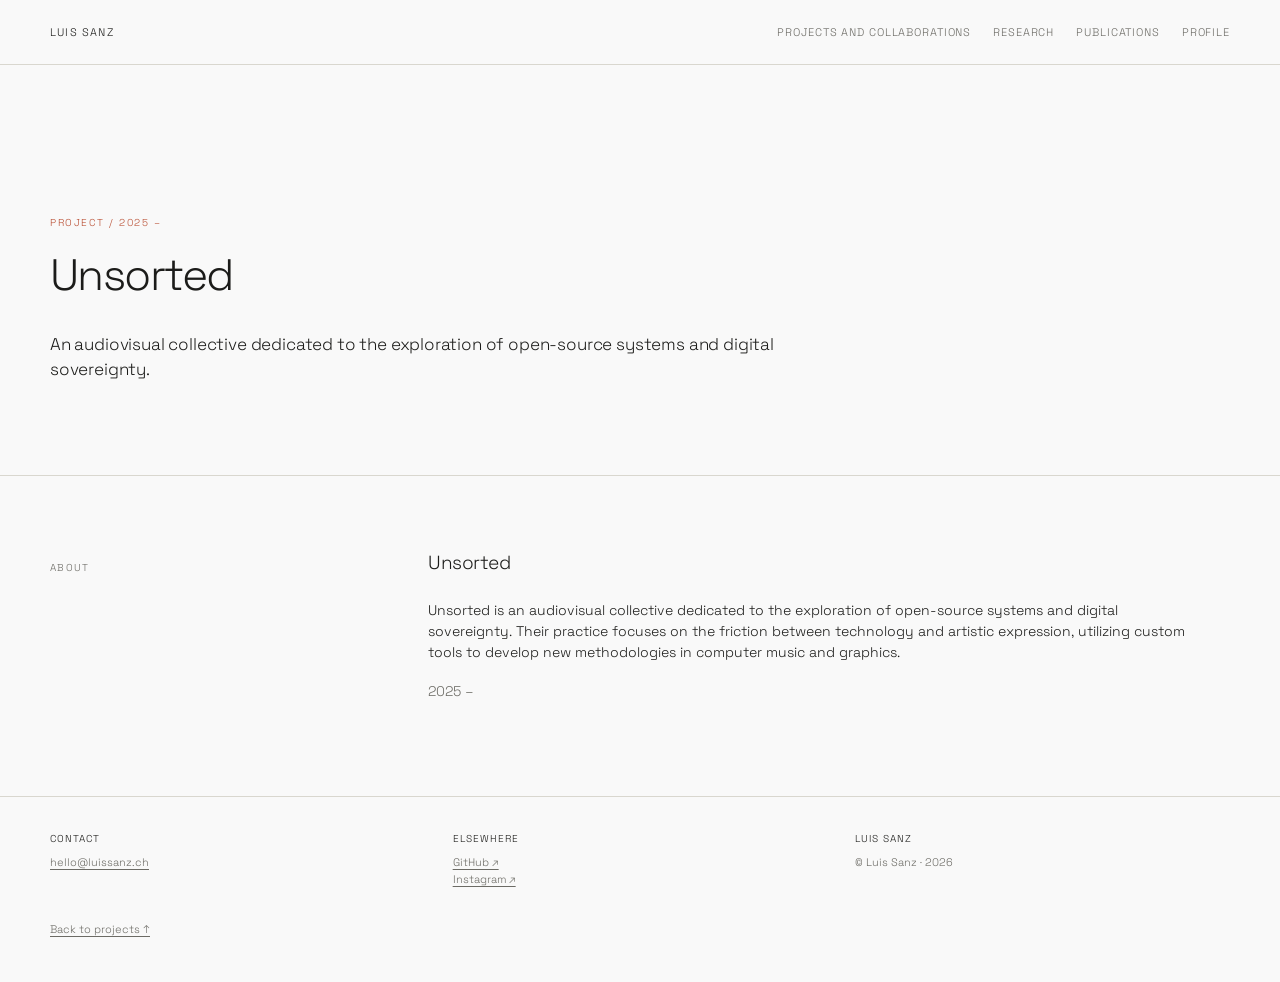
==== project-unsorted.html @ 6c7de943 "luissanz.ch" ====
<!DOCTYPE html>
<html lang="en">
<head>
  <meta charset="utf-8">
  <meta name="viewport" content="width=device-width, initial-scale=1">
  <meta name="description" content="Unsorted is an audiovisual collective exploring open-source systems and digital sovereignty.">
  <title>Unsorted — Luis Sanz</title>
  <link rel="stylesheet" href="pages.css">
</head>
<body>
  <header><div class="wrap topbar">
    <a class="brand" href="index.html">Luis Sanz</a>
    <nav aria-label="Main navigation">
      <a href="index.html#projects">Projects and collaborations</a><a href="index.html#research">Research</a>
      <a href="index.html#publications">Publications</a><a href="index.html#profile">Profile</a>
    </nav>
  </div></header>
  <main>
    <section class="hero"><div class="wrap">
      <div class="eyebrow">Project / 2025 –</div>
      <h1>Unsorted</h1>
      <p class="subtitle">An audiovisual collective dedicated to the exploration of open-source systems and digital sovereignty.</p>
    </div></section>
    <section class="section"><div class="wrap section-grid">
      <div class="section-label">About</div>
      <div>
        <h2>Unsorted</h2>
        <p>Unsorted is an audiovisual collective dedicated to the exploration of open-source systems and digital sovereignty.
          Their practice focuses on the friction between technology and artistic expression, utilizing custom tools to
          develop new methodologies in computer music and graphics.</p>
        <p class="muted">2025 –</p>
      </div>
    </div></section>
  </main>
  <footer><div class="wrap">
    <div class="footer-columns">
      <div><span class="footer-label">Contact</span><p><a href="mailto:hello@luissanz.ch">hello@luissanz.ch</a></p></div>
      <div><span class="footer-label">Elsewhere</span><p><a href="https://github.com/computernoise">GitHub ↗</a><br><a href="https://www.instagram.com/luissanz___">Instagram ↗</a></p></div>
      <div><span class="footer-label">Luis Sanz</span><p>© Luis Sanz · 2026</p></div>
    </div><div class="footer-inner"><a href="index.html#projects">Back to projects ↑</a></div>
  </div></footer>
</body>
</html>
---- pages.css ----
@font-face {
  font-family: "Space Grotesk";
  src: url("fonts/SpaceGrotesk[wght].ttf") format("truetype");
  font-weight: 300 700;
  font-style: normal;
  font-display: swap;
}

:root {
  --bg: #f9f9f9;
  --ink: #1c1c1a;
  --muted: #6c6b65;
  --line: #d9d7cf;
  --accent: #b84b2f;
  --max: 1180px;
}

* {
  box-sizing: border-box;
}

html {
  scroll-behavior: smooth;
  scroll-padding-top: 84px;
}

body {
  margin: 0;
  background: var(--bg);
  color: var(--ink);
  font: 300 14px/1.5 "Space Grotesk", sans-serif;
  -webkit-font-smoothing: antialiased;
  text-rendering: optimizeLegibility;
}

a {
  color: inherit;
  text-decoration-thickness: 1px;
  text-underline-offset: 3px;
}

a:hover {
  color: var(--accent);
}

.wrap {
  width: min(var(--max), calc(100% - 48px));
  margin: 0 auto;
}

header {
  position: sticky;
  top: 0;
  z-index: 20;
  background: rgba(249, 249, 249, .94);
  backdrop-filter: blur(12px);
  border-bottom: 1px solid var(--line);
}

.topbar {
  min-height: 64px;
  display: flex;
  align-items: center;
  justify-content: space-between;
  gap: 24px;
}

.brand {
  font-size: 11px;
  font-weight: 300;
  letter-spacing: .11em;
  text-transform: uppercase;
  text-decoration: none;
  white-space: nowrap;
}

nav {
  display: flex;
  gap: 22px;
  flex-wrap: wrap;
}

nav a {
  font-size: 11px;
  text-transform: uppercase;
  letter-spacing: .08em;
  text-decoration: none;
  color: var(--muted);
}

nav a:hover {
  color: var(--ink);
}

.hero {
  padding: clamp(76px, 12vw, 150px) 0 74px;
  border-bottom: 1px solid var(--line);
}

.eyebrow,
.section-label {
  color: var(--muted);
  font-size: 10px;
  text-transform: uppercase;
  letter-spacing: .13em;
}

.eyebrow {
  color: var(--accent);
  letter-spacing: .16em;
}

h1 {
  font-size: clamp(30px, 3.8vw, 44px);
  line-height: 1.08;
  letter-spacing: -.035em;
  font-weight: 300;
  max-width: 900px;
  margin: 22px 0 32px;
}

.subtitle {
  font-size: clamp(15px, 1.5vw, 17px);
  line-height: 1.5;
  max-width: 760px;
  letter-spacing: -.01em;
}

.section {
  padding: 76px 0;
  border-bottom: 1px solid var(--line);
}

.section-grid {
  display: grid;
  grid-template-columns: minmax(150px, .72fr) minmax(0, 2fr);
  gap: clamp(32px, 7vw, 100px);
}

.section-label {
  padding-top: 8px;
}

h2 {
  font-size: clamp(17px, 1.7vw, 19px);
  line-height: 1.2;
  letter-spacing: -.025em;
  font-weight: 300;
  margin: 0 0 26px;
}

h3 {
  font-size: 15px;
  line-height: 1.4;
  letter-spacing: -.01em;
  margin: 0 0 10px;
  font-weight: 300;
}

p {
  margin: 0 0 18px;
  max-width: 760px;
}

.muted,
.event-date,
.event-venue {
  color: var(--muted);
}

.event-list {
  border-top: 1px solid var(--line);
}

.event-row {
  display: grid;
  grid-template-columns: 76px 105px minmax(150px, 1fr) minmax(150px, 1fr) 110px;
  gap: 18px;
  align-items: baseline;
  padding: 17px 0;
  border-bottom: 1px solid var(--line);
  font-size: 12px;
}

.event-type,
.event-link {
  font-size: 10px;
  letter-spacing: .08em;
  text-transform: uppercase;
}

.event-type {
  color: var(--muted);
}

.event-link {
  color: var(--accent);
}

.archive-row {
  display: grid;
  grid-template-columns: 130px 1fr;
  gap: 24px;
  padding: 18px 0;
  border-top: 1px solid var(--line);
}

.archive-date {
  color: var(--muted);
  font-size: 11px;
}

.archive-row p {
  color: var(--muted);
  margin: 0;
}

footer {
  padding: 34px 0 44px;
  font-size: 11px;
  color: var(--muted);
}

.footer-columns {
  display: grid;
  grid-template-columns: repeat(3, minmax(0, 1fr));
  gap: 28px;
  margin-bottom: 34px;
}

.footer-label {
  display: block;
  margin-bottom: 8px;
  color: var(--ink);
  text-transform: uppercase;
  letter-spacing: .1em;
  font-size: 10px;
}

.footer-columns p {
  margin: 0;
}

.footer-inner {
  display: flex;
  justify-content: space-between;
  flex-wrap: wrap;
  gap: 20px;
}

@media (max-width: 700px) {
  .wrap {
    width: min(100% - 32px, var(--max));
  }

  .topbar {
    align-items: flex-start;
    padding: 17px 0;
    flex-direction: column;
    gap: 12px;
  }

  nav {
    gap: 12px 18px;
  }

  .section-grid {
    grid-template-columns: 1fr;
    gap: 18px;
  }

  .section {
    padding: 54px 0;
  }

  .event-row {
    grid-template-columns: 72px 1fr;
    gap: 5px 16px;
  }

  .event-row > :nth-child(n + 3) {
    grid-column: 2;
  }

  .archive-row {
    grid-template-columns: 1fr;
    gap: 5px;
  }

  .footer-columns {
    grid-template-columns: 1fr;
    gap: 22px;
  }
}

@media (prefers-reduced-motion: reduce) {
  html {
    scroll-behavior: auto;
  }
}
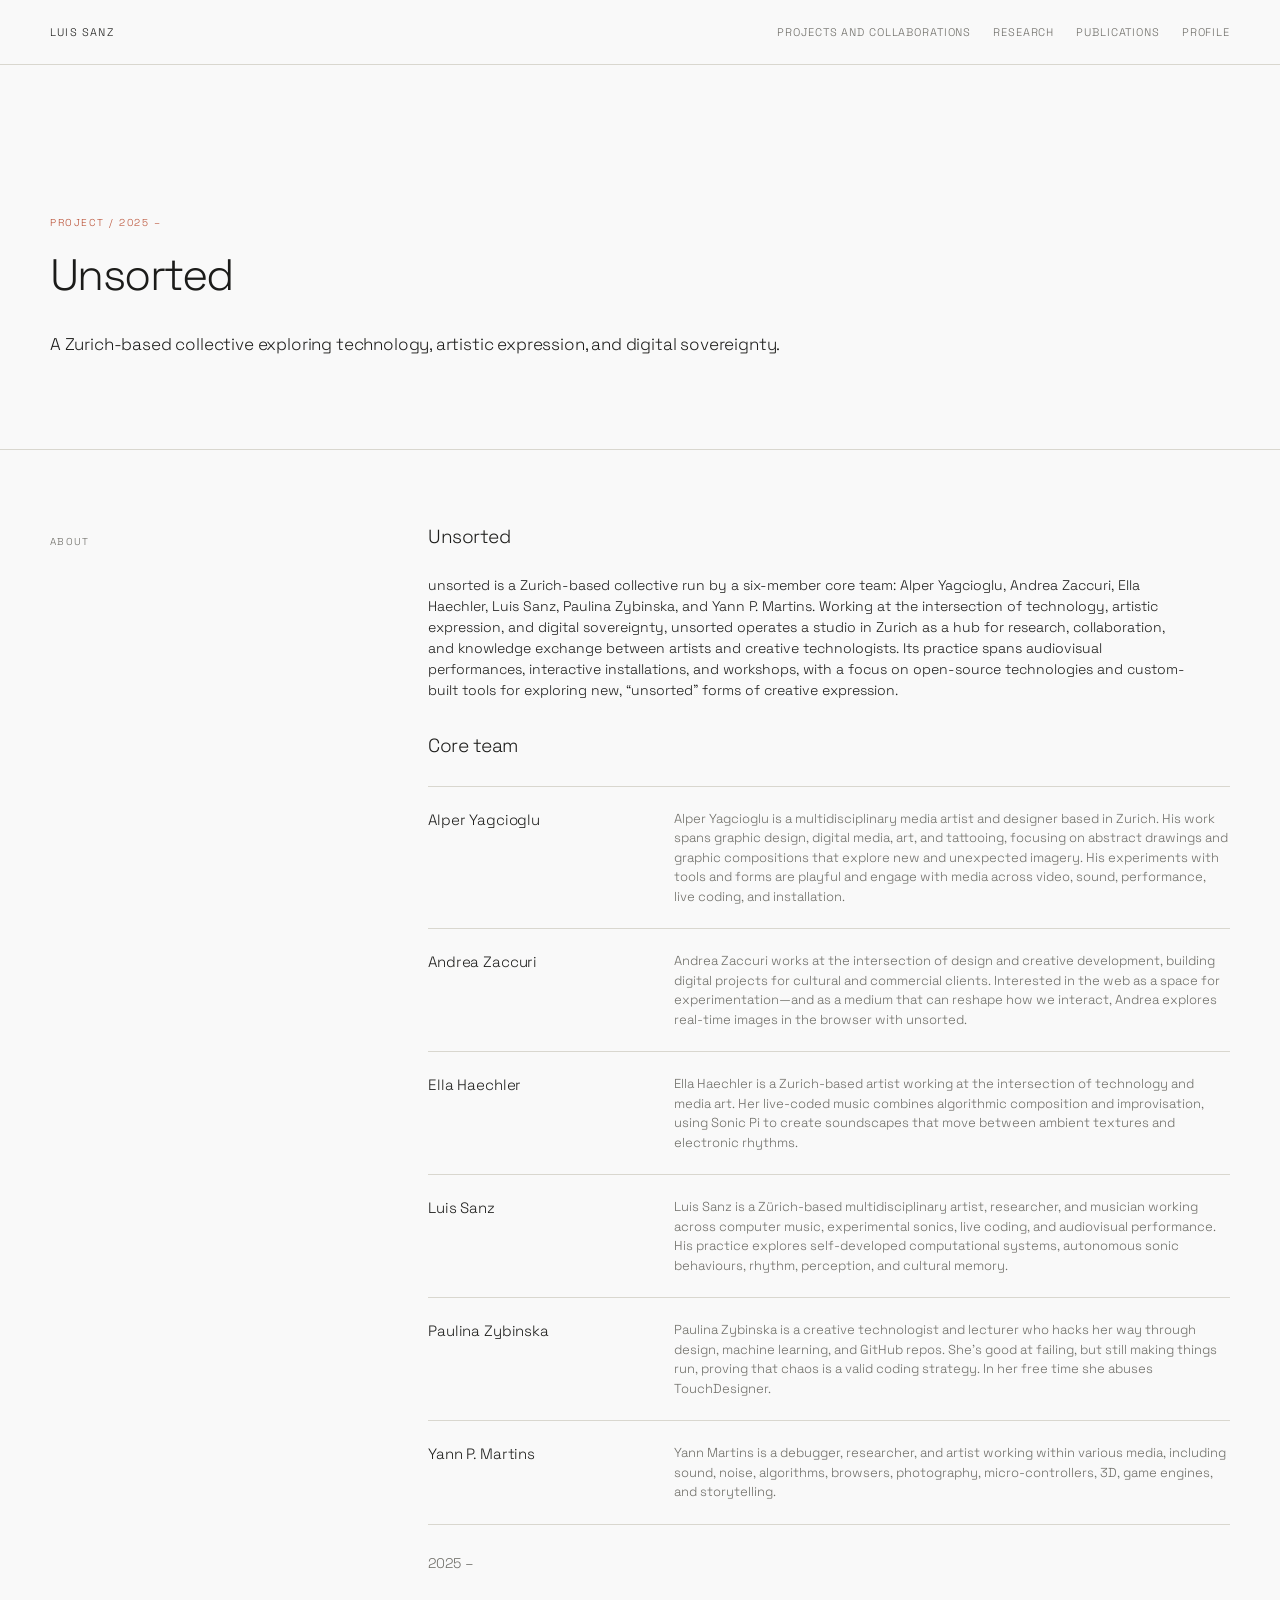
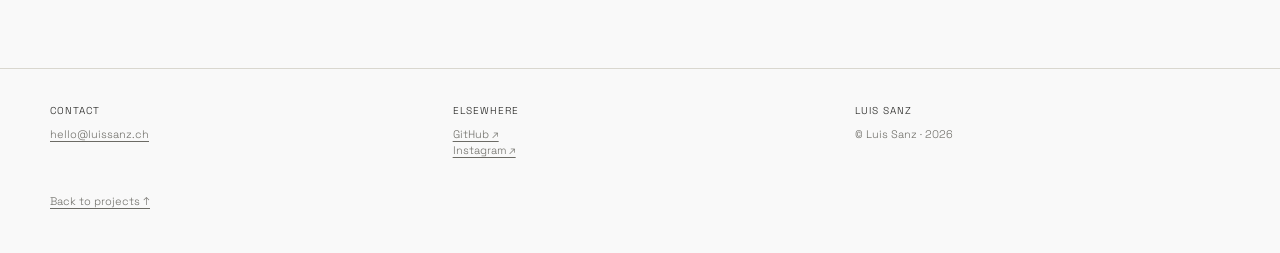
==== commit 85fd7420: "luissanz.ch" ====
--- a/project-unsorted.html
+++ b/project-unsorted.html
@@ -3,7 +3,7 @@
 <head>
   <meta charset="utf-8">
   <meta name="viewport" content="width=device-width, initial-scale=1">
-  <meta name="description" content="Unsorted is an audiovisual collective exploring open-source systems and digital sovereignty.">
+  <meta name="description" content="Unsorted is a Zurich-based collective exploring artistic expression, creative technology, and digital sovereignty.">
   <title>Unsorted — Luis Sanz</title>
   <link rel="stylesheet" href="pages.css">
 </head>
@@ -19,15 +19,57 @@
     <section class="hero"><div class="wrap">
       <div class="eyebrow">Project / 2025 –</div>
       <h1>Unsorted</h1>
-      <p class="subtitle">An audiovisual collective dedicated to the exploration of open-source systems and digital sovereignty.</p>
+      <p class="subtitle">A Zurich-based collective exploring technology, artistic expression, and digital sovereignty.</p>
     </div></section>
     <section class="section"><div class="wrap section-grid">
       <div class="section-label">About</div>
       <div>
         <h2>Unsorted</h2>
-        <p>Unsorted is an audiovisual collective dedicated to the exploration of open-source systems and digital sovereignty.
-          Their practice focuses on the friction between technology and artistic expression, utilizing custom tools to
-          develop new methodologies in computer music and graphics.</p>
+        <p>unsorted is a Zurich-based collective run by a six-member core team: Alper Yagcioglu, Andrea Zaccuri,
+          Ella Haechler, Luis Sanz, Paulina Zybinska, and Yann P. Martins. Working at the intersection of
+          technology, artistic expression, and digital sovereignty, unsorted operates a studio in Zurich as a hub
+          for research, collaboration, and knowledge exchange between artists and creative technologists. Its
+          practice spans audiovisual performances, interactive installations, and workshops, with a focus on
+          open-source technologies and custom-built tools for exploring new, “unsorted” forms of creative expression.</p>
+        <h2 style="margin-top:34px">Core team</h2>
+        <div class="member-list">
+          <article class="member">
+            <h3><a href="https://alperyagcioglu.ch" target="_blank" rel="noopener noreferrer">Alper Yagcioglu</a></h3>
+            <p>Alper Yagcioglu is a multidisciplinary media artist and designer based in Zurich. His work spans
+              graphic design, digital media, art, and tattooing, focusing on abstract drawings and graphic
+              compositions that explore new and unexpected imagery. His experiments with tools and forms are playful
+              and engage with media across video, sound, performance, live coding, and installation.</p>
+          </article>
+          <article class="member">
+            <h3><a href="https://andreazaccuri.com" target="_blank" rel="noopener noreferrer">Andrea Zaccuri</a></h3>
+            <p>Andrea Zaccuri works at the intersection of design and creative development, building digital projects
+              for cultural and commercial clients. Interested in the web as a space for experimentation—and as a
+              medium that can reshape how we interact, Andrea explores real-time images in the browser with unsorted.</p>
+          </article>
+          <article class="member">
+            <h3>Ella Haechler</h3>
+            <p>Ella Haechler is a Zurich-based artist working at the intersection of technology and media art. Her
+              live-coded music combines algorithmic composition and improvisation, using Sonic Pi to create
+              soundscapes that move between ambient textures and electronic rhythms.</p>
+          </article>
+          <article class="member">
+            <h3><a href="https://luissanz.ch" target="_blank" rel="noopener noreferrer">Luis Sanz</a></h3>
+            <p>Luis Sanz is a Zürich-based multidisciplinary artist, researcher, and musician working across computer
+              music, experimental sonics, live coding, and audiovisual performance. His practice explores
+              self-developed computational systems, autonomous sonic behaviours, rhythm, perception, and cultural memory.</p>
+          </article>
+          <article class="member">
+            <h3><a href="https://zybinska.com" target="_blank" rel="noopener noreferrer">Paulina Zybinska</a></h3>
+            <p>Paulina Zybinska is a creative technologist and lecturer who hacks her way through design, machine
+              learning, and GitHub repos. She’s good at failing, but still making things run, proving that chaos is
+              a valid coding strategy. In her free time she abuses TouchDesigner.</p>
+          </article>
+          <article class="member">
+            <h3><a href="https://yyyyyyyy.xyz" target="_blank" rel="noopener noreferrer">Yann P. Martins</a></h3>
+            <p>Yann Martins is a debugger, researcher, and artist working within various media, including sound,
+              noise, algorithms, browsers, photography, micro-controllers, 3D, game engines, and storytelling.</p>
+          </article>
+        </div>
         <p class="muted">2025 –</p>
       </div>
     </div></section>
--- a/pages.css
+++ b/pages.css
@@ -215,6 +215,34 @@
   margin: 0;
 }
 
+.member-list {
+  border-top: 1px solid var(--line);
+  margin: 28px 0;
+}
+
+.member {
+  display: grid;
+  grid-template-columns: minmax(160px, .8fr) minmax(0, 2fr);
+  gap: 24px;
+  padding: 22px 0;
+  border-bottom: 1px solid var(--line);
+  align-items: start;
+}
+
+.member h3 {
+  margin: 0;
+}
+
+.member h3 a {
+  text-decoration: none;
+}
+
+.member p {
+  color: var(--muted);
+  font-size: 13px;
+  margin: 0;
+}
+
 footer {
   padding: 34px 0 44px;
   font-size: 11px;
@@ -287,6 +315,11 @@
     gap: 5px;
   }
 
+  .member {
+    grid-template-columns: 1fr;
+    gap: 7px;
+  }
+
   .footer-columns {
     grid-template-columns: 1fr;
     gap: 22px;
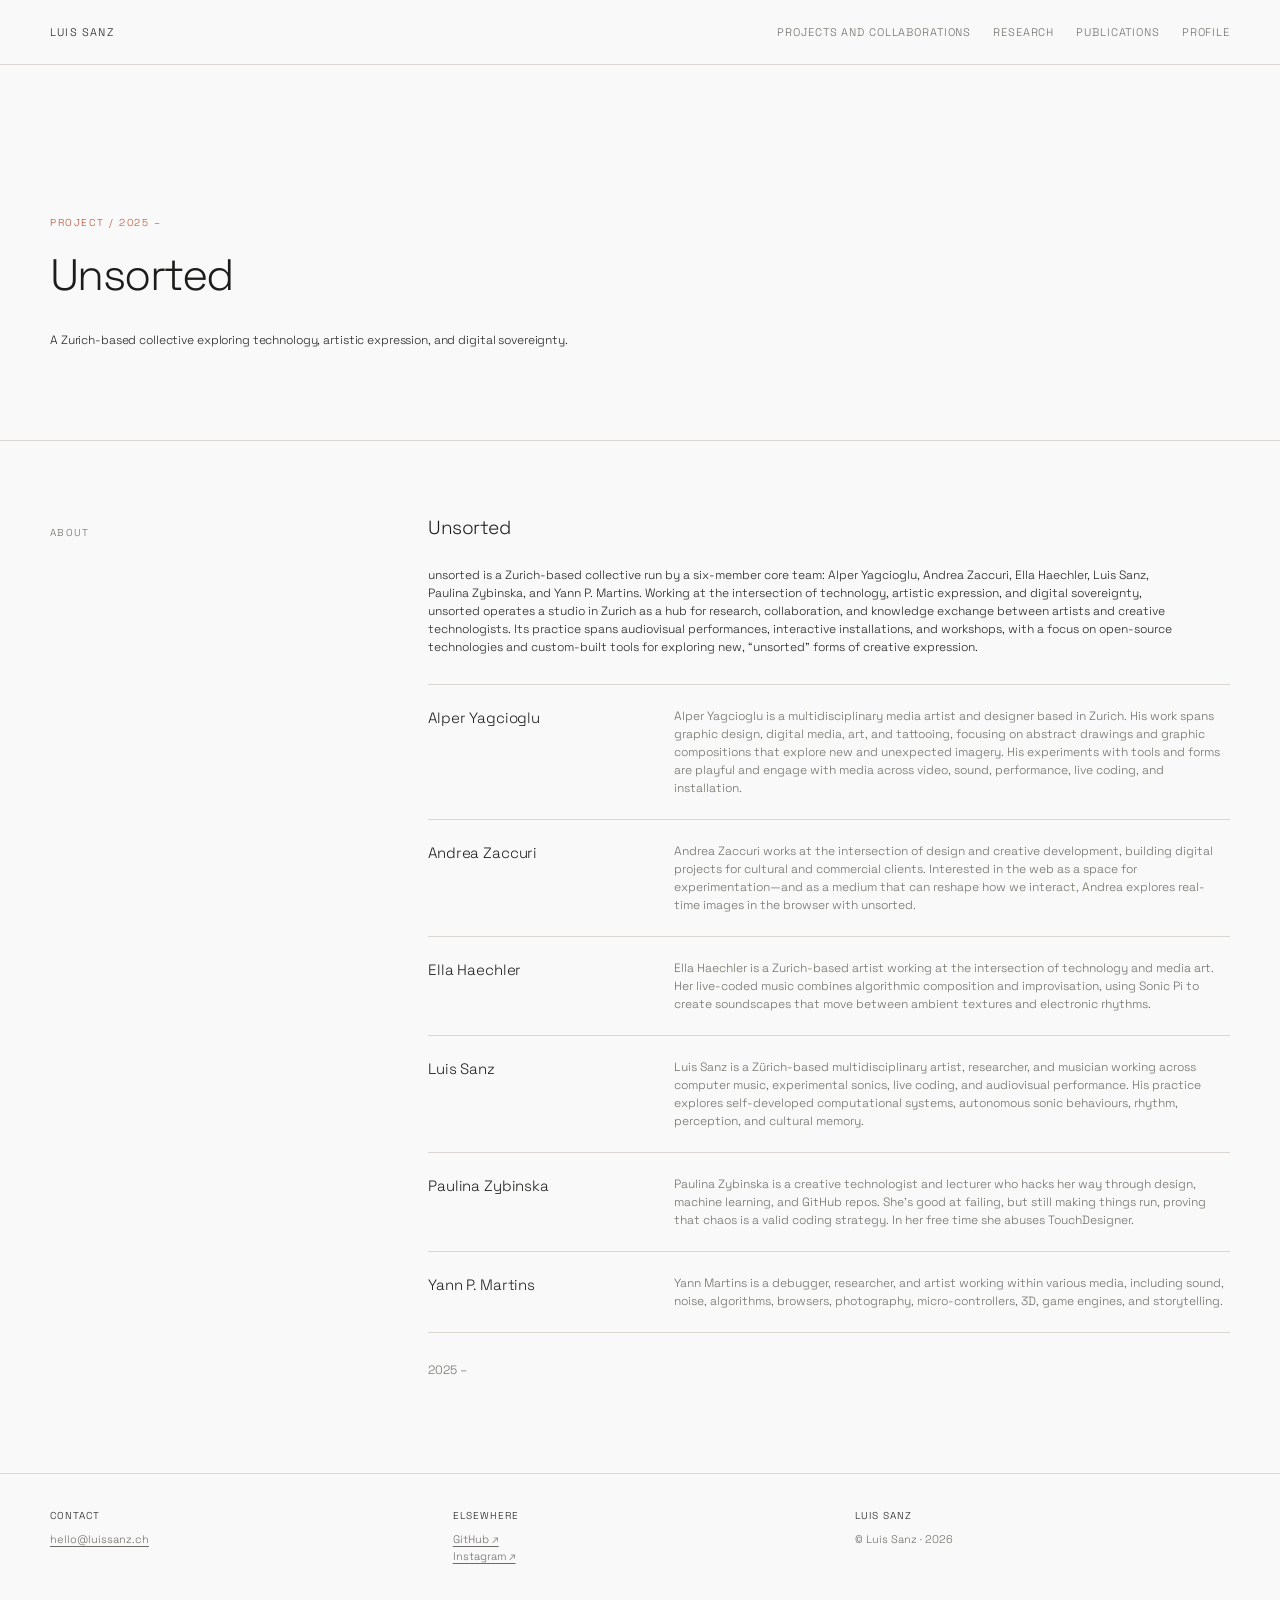
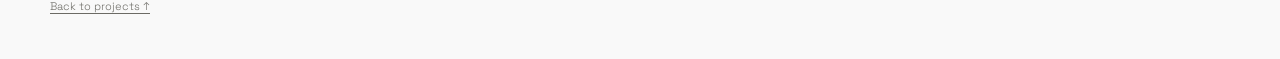
==== commit 919568e2: "luissanz.ch" ====
--- a/project-unsorted.html
+++ b/project-unsorted.html
@@ -31,7 +31,6 @@
           for research, collaboration, and knowledge exchange between artists and creative technologists. Its
           practice spans audiovisual performances, interactive installations, and workshops, with a focus on
           open-source technologies and custom-built tools for exploring new, “unsorted” forms of creative expression.</p>
-        <h2 style="margin-top:34px">Core team</h2>
         <div class="member-list">
           <article class="member">
             <h3><a href="https://alperyagcioglu.ch" target="_blank" rel="noopener noreferrer">Alper Yagcioglu</a></h3>
--- a/pages.css
+++ b/pages.css
@@ -13,6 +13,7 @@
   --line: #d9d7cf;
   --accent: #b84b2f;
   --max: 1180px;
+  --description-size: 12px;
 }
 
 * {
@@ -120,8 +121,8 @@
 }
 
 .subtitle {
-  font-size: clamp(15px, 1.5vw, 17px);
-  line-height: 1.5;
+  font-size: var(--description-size);
+  line-height: 1.4;
   max-width: 760px;
   letter-spacing: -.01em;
 }
@@ -160,6 +161,7 @@
 p {
   margin: 0 0 18px;
   max-width: 760px;
+  font-size: var(--description-size);
 }
 
 .muted,
@@ -179,7 +181,7 @@
   align-items: baseline;
   padding: 17px 0;
   border-bottom: 1px solid var(--line);
-  font-size: 12px;
+  font-size: var(--description-size);
 }
 
 .event-type,
@@ -239,7 +241,7 @@
 
 .member p {
   color: var(--muted);
-  font-size: 13px;
+  font-size: var(--description-size);
   margin: 0;
 }
 
@@ -267,6 +269,7 @@
 
 .footer-columns p {
   margin: 0;
+  font-size: inherit;
 }
 
 .footer-inner {
